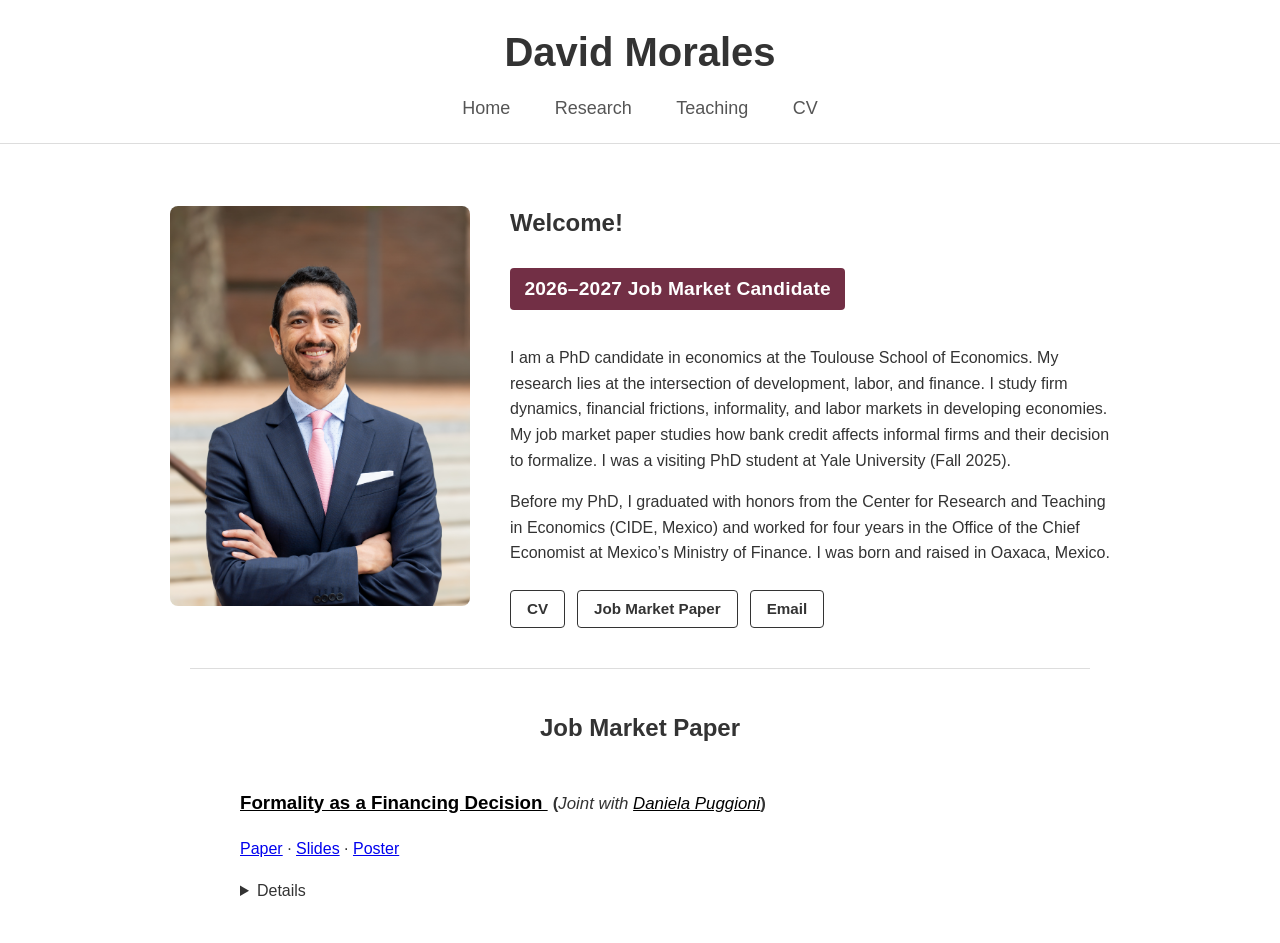
==== index.html @ 6f1af20b "Enhance Job Market Paper section with new links Added horizontal rule and updated paper links in the" ====
<!DOCTYPE html>
<html lang="en">
<script type="application/ld+json">
{
  "@context": "https://schema.org",
  "@type": "Person",
  "name": "David Morales",
  "jobTitle": "PhD Candidate in Economics",
  "affiliation": {
    "@type": "Organization",
    "name": "Toulouse School of Economics",
    "url": "https://www.tse-fr.eu"
  },
  "url": "https://davidsmorales.github.io",
  "image": "https://davidsmorales.github.io/images/david-morales-job-market-2026.jpg",
  "sameAs": [
    "https://www.tse-fr.eu/people/david-morales-ruiz",
    "https://fr.linkedin.com/in/david-morales-dfmr"
  ]
}
</script>
<head>
  <meta charset="UTF-8">
  <meta name="viewport" content="width=device-width, initial-scale=1.0">
  <meta name="description" content="David Morales — PhD candidate in economics at Toulouse School of Economics. Research on firm dynamics, financial frictions, informality, and labor markets in developing economies.">
  <meta name="author" content="David Morales">
  <meta name="keywords" content="David Morales, Toulouse School of Economics, TSE, economics, PhD, firm dynamics, informality, financial frictions, labor markets, Mexico, job market">
  <meta name="google-site-verification" content="SzQrIPJJ5NCn2jt3jFvt6A9iZfOy9nmBdb0YfWmGrb0" />
  
  <!-- Open Graph (for previews when shared on Twitter/LinkedIn) -->
  <meta property="og:title" content="David Morales — Economics, Toulouse School of Economics">
  <meta property="og:description" content="PhD candidate in economics at TSE. Research on firm dynamics, financial frictions, and informality in developing economies.">
  <meta property="og:image" content="https://davidsmorales.github.io/images/david-morales-job-market-2026.jpg">
  <meta property="og:url" content="https://davidsmorales.github.io">
  <meta property="og:type" content="profile">
  <title>David Morales — Economics, Toulouse School of Economics</title>
  <link rel="stylesheet" href="style.css">
</head>
<script data-goatcounter="https://davidsmorales.goatcounter.com/count"
        async src="//gc.zgo.at/count.js"></script>
<body>
  <header>
    <h1>David Morales</h1>
    <nav>
      <a href="index.html">Home</a>
      <a href="research.html">Research</a>
      <a href="teaching.html">Teaching</a>
      <a href="files/CVDavidMorales.pdf" target="_blank">CV</a>
    </nav>
  </header>

  <section class="intro">
    <img src="images/david-morales-job-market-2026.jpg" alt="David Morales" class="profile-pic">
    <div>
        <h2>Welcome!</h2>
        <p class="job-market-notice">
            2026–2027 Job Market Candidate
        </p>
        <p>
            I am a PhD candidate in economics at the Toulouse School of Economics. My research lies at the intersection of development, labor, and finance. I study firm dynamics, financial frictions, informality, and labor markets in developing economies. My job market paper studies how bank credit affects informal firms and their decision to formalize. I was a visiting PhD student at Yale University (Fall 2025).        </p>
        <p>
            Before my PhD, I graduated with honors from the Center for Research and Teaching in Economics (CIDE, Mexico) and worked for four years in the Office of the Chief Economist at Mexico’s Ministry of Finance. I was born and raised in Oaxaca, Mexico.        </p>
       <div class="hero-actions">
          <a href="files/CVDavidMorales.pdf"
             target="_blank"
             rel="noopener"
             class="hero-button">
              CV
          </a>
      
          <a href="files/Formality_as_a_Financing_Decision.pdf"
             target="_blank"
             rel="noopener"
             class="hero-button">
              Job Market Paper
          </a>
         
          <a href="#"
             id="reveal-email"
             class="hero-button">
              Email
          </a>
      </div>
    </div>
  </section>

  <hr style="border: 0; border-top: 1px solid #ddd; max-width: 900px; margin: 30px auto;">

  <section class="papers">
  <h1 class="research-title">Job Market Paper</h1>

  <div class="paper">
    <h3>
      <a href="files/Formality_as_a_Financing_Decision.pdf" target="_blank" class="paper-title">
        Formality as a Financing Decision
      </a>
      <span class="coauthors">
        (<em>Joint with <a href="https://danielapuggioni.weebly.com/" target="_blank" class="coauthor">Daniela Puggioni</a></em>)
      </span>
    </h3>
    </span>
    </h3>
    <p>
      <a href="files/Formality_as_a_Financing_Decision.pdf" target="_blank" rel="noopener">Paper</a> &middot;
      <a href="files/Slides_Formality_as_a_Financing_Decision.pdf" target="_blank" rel="noopener">Slides</a> &middot;
      <a href="files/Poster_JMP.pdf" target="_blank" rel="noopener">Poster</a>
    </p>
    <details class="abstract">    
    <details class="abstract">
      <summary>Abstract</summary>
      <p>
        Can bank loans make informal firms formalize? We match the universe of bank loans, the social security records, and the economic censuses in Mexico to track formality, loans, and firm transitions from 2005 to 2025. Three facts emerge. Three quarters of firms with a bank loan are informal; informal firms pay higher rates, provide more collateral on collateralized loans, and obtain smaller loans; and firms move between formality and informality in both directions. We develop a model in which firms that need a loan and are at the margin between being formal and being informal change their status when the relative terms or availability of loans change. Leveraging bank credit supply shocks, we find that a ten percent credit supply expansion widens the financial advantage of formal firms and, as the model predicts, raises the number of firms that formalize by 850 (0.5 percent) and lowers the number of firms that become informal by 600 (0.4 percent) per five-year window in our sample markets. We demonstrate that bank loans affect not only formal firms but also informal ones, and are a lever for formalization.
      </p>
    </details>
  </div>
  </section>

<script>
  function makeReveal(id, address) {
    document.getElementById(id).addEventListener("click", function(event) {
      event.preventDefault();
      this.textContent = address;
      this.setAttribute("href", "mailto:" + address);
      this.style.fontWeight = "normal";
      this.style.textDecoration = "none";
    });
  }
  makeReveal("reveal-email", "david.morales@tse-fr.eu");
  makeReveal("reveal-personal-email", "david.morales.dfmr@gmail.com");
</script>


</body>
</html>
---- style.css ----
body {
  font-family: Arial, sans-serif;
  margin: 0;
  padding: 0;
  line-height: 1.6;
  color: #333;
}

header {
  text-align: center;
  padding: 20px 0;
  border-bottom: 1px solid #ddd;
}

header h1 {
  margin: 0;
  font-size: 2.5em;
}

nav {
  margin-top: 10px;
}

nav a {
  margin: 0 20px;
  text-decoration: none;
  font-size: 18px;
  color: #555;
}

nav a:hover {
  color: #000;
}

.intro {
  display: flex;
  justify-content: center;
  align-items: center;
  margin: 40px;
}

.intro img {
  max-width: 350px;
  border-radius: 8px;
  margin-right: 40px;
}

.intro div {
  max-width: 600px;
}

.papers {
  max-width: 800px;
  margin: 0 auto 40px;
  padding: 0 20px;
}

.papers h2 {
  margin-top: 40px;
  border-bottom: 1px solid #ddd;
  padding-bottom: 10px;
}

h1.research-title {
  text-align: center;
  font-size: 1.5em;
  font-weight: bold;
  margin-top: 40px;
  margin-bottom: 40px;
}

.contact-info {
  background: none;
  padding: 0;
  margin: 20px 0;
  font-size: 1rem;
  color: #333;
}

.contact-info a {
  font-weight: bold !important;       
  text-decoration: underline !important; 
  color: inherit !important;          
  cursor: pointer;
}

h3 small {
  font-weight: normal;
  font-size: 0.9em; /* slightly smaller */
}

.paper-title {
  font-weight: bold;
  text-decoration: underline !important;
  color: black !important; /* force black */
}

.coauthors {
  font-size: 0.9em;
  margin-left: 5px;
}

.coauthors em {
  font-style: italic;
  font-weight: normal;
}

.coauthor {
  font-weight: bold;
  text-decoration: underline !important;
  color: black !important; /* force black */
}

.coauthors a {
  color: black;
  font-weight: normal;
  text-decoration: none;
}

.coauthors a:hover {
  text-decoration: underline;
}

.intro a:not(#reveal-email):not(#reveal-personal-email):not(.hero-button) {
  color: black !important;
  font-weight: normal !important;
  text-decoration: underline !important;
}

.intro a:not(#reveal-email):not(#reveal-personal-email):not(.hero-button):hover {
    text-decoration: underline !important;
}

.abstract {
  margin-top: 2px; /* reduce space above Abstract button */
}

.abstract p {
  text-align: justify;
  margin-top: 5px; /* keeps small gap between Abstract button and text */
}

.teaching {
  max-width: 800px;
  margin: 0 auto 40px;
  padding: 0 20px;
}

.teaching h2 {
  margin-top: 40px;
  border-bottom: 1px solid #ddd;
  padding-bottom: 10px;
}

.teaching-table {
  width: 100%;
  border-collapse: collapse;
  margin-top: 20px;
}

.teaching-table td {
  padding: 12px 24px 12px 0;
  vertical-align: top;
}

.teaching-table .course {
  font-weight: bold;
  color: #000;
}

.teaching-table .level,
.teaching-table .years {
  color: #333;
}

@media (max-width: 768px) {
  /* tighter header */
  header h1 {
    font-size: 1.8em;
  }

  nav a {
    margin: 0 10px;
    font-size: 16px;
    display: inline-block;
    margin-bottom: 6px;
  }

  /* stack the photo + text vertically */
  .intro {
    flex-direction: column;
    text-align: center;
    margin: 20px;
  }

  .intro img {
    max-width: 220px;
    margin: 0 0 20px 0;
  }

  .intro div {
    max-width: 100%;
  }

  .contact-info {
    text-align: left;
  }

  /* tighter Research / Teaching */
  .papers,
  .teaching {
    padding: 0 15px;
  }

  h1.research-title {
    font-size: 1.3em;
    margin-top: 25px;
    margin-bottom: 25px;
  }

  .papers h2,
  .teaching h2 {
    font-size: 1.2em;
    margin-top: 25px;
  }

  .paper-title {
    font-size: 1em;
  }

  /* keep tables from overflowing */
  .teaching-table td {
    padding: 8px 10px 8px 0;
    font-size: 0.95em;
  }

  /* prevent long coauthor strings from breaking layout */
  .coauthors {
    display: block;
    margin-left: 0;
    margin-top: 4px;
  }
}

.job-market-notice {
    display: inline-block;
    padding: 0.55rem 0.9rem;
    margin: 0.4rem 0 1.2rem;

    color: #ffffff;
    background-color: #722f45;

    font-size: 1.2em;
    font-weight: 800;
    line-height: 1.25;
    letter-spacing: 0.01em;

    border-radius: 4px;
}

.hero-actions {
    display: flex;
    flex-wrap: wrap;
    gap: 12px;
    margin-top: 24px;
}

.intro .hero-actions a.hero-button {
    display: inline-block;
    padding: 9px 16px;

    color: inherit !important;
    background: transparent;
    border: 1px solid currentColor;
    border-radius: 4px;

    font-size: 0.95rem;
    font-weight: 600 !important;
    line-height: 1.2;
    text-decoration: none !important;
}

.intro .hero-actions a.hero-button:hover {
    color: inherit !important;
    background: #eeeeee;
}

.intro .hero-actions a.hero-button:focus-visible {
    outline: 2px solid currentColor;
    outline-offset: 3px;
}

@media (max-width: 768px) {
    .hero-actions {
        justify-content: center;
    }
}

.intro .profile-pic {
    width: 300px;
    height: 400px;
    max-width: none;

    object-fit: cover;
    object-position: center 45%;

    flex-shrink: 0;
    margin-right: 40px;
    border-radius: 8px;
}

@media (max-width: 768px) {
    .intro .profile-pic {
        width: 220px;
        height: 290px;
        margin: 0 0 20px;
        object-position: center 45%;
    }
}
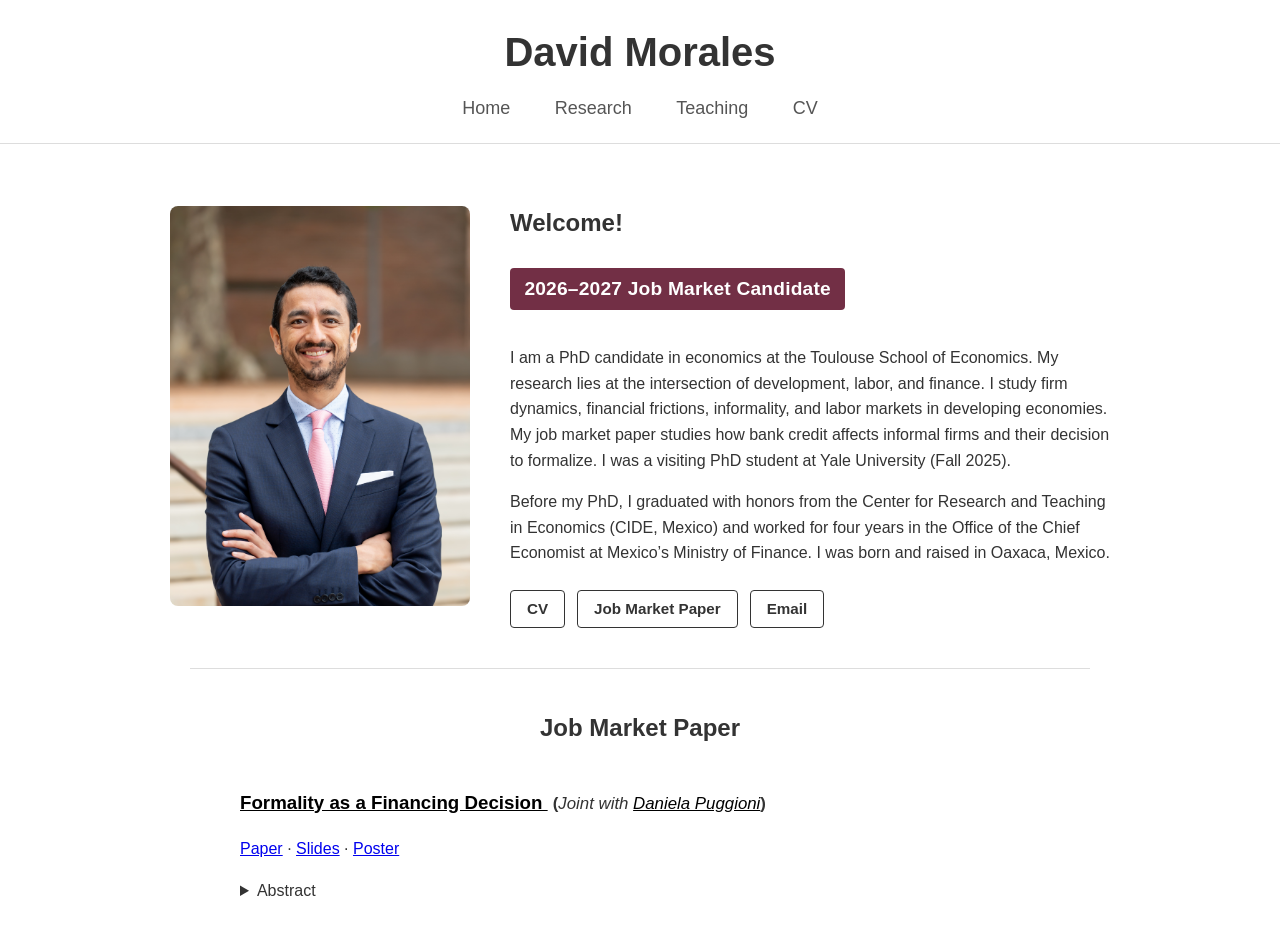
==== commit 73949249: "Fix HTML formatting for abstract section" ====
--- a/index.html
+++ b/index.html
@@ -104,8 +104,7 @@
       <a href="files/Formality_as_a_Financing_Decision.pdf" target="_blank" rel="noopener">Paper</a> &middot;
       <a href="files/Slides_Formality_as_a_Financing_Decision.pdf" target="_blank" rel="noopener">Slides</a> &middot;
       <a href="files/Poster_JMP.pdf" target="_blank" rel="noopener">Poster</a>
-    </p>
-    <details class="abstract">    
+    </p>  
     <details class="abstract">
       <summary>Abstract</summary>
       <p>
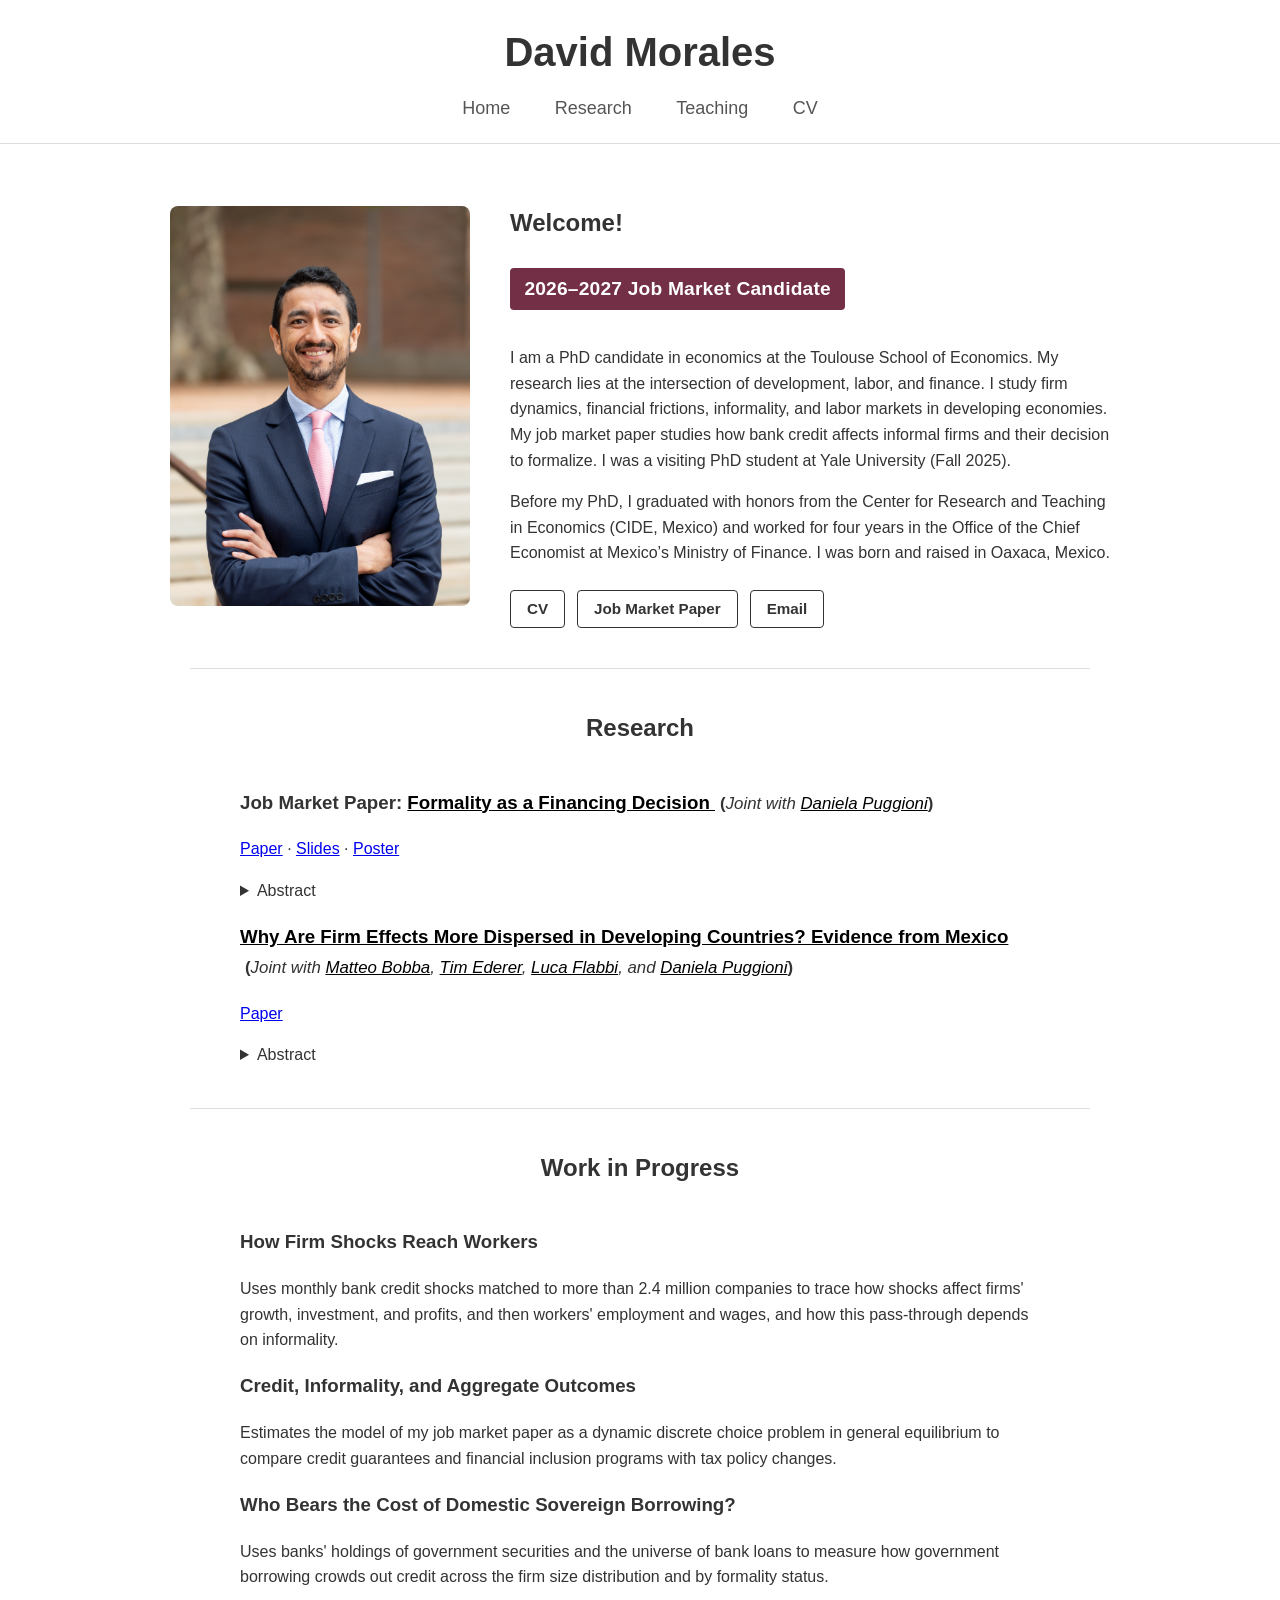
==== commit 89f34c08: "Update research title and add new paper details" ====
--- a/index.html
+++ b/index.html
@@ -87,10 +87,11 @@
   <hr style="border: 0; border-top: 1px solid #ddd; max-width: 900px; margin: 30px auto;">
 
   <section class="papers">
-  <h1 class="research-title">Job Market Paper</h1>
+  <h1 class="research-title">Research</h1>
 
   <div class="paper">
     <h3>
+      <span class="jmp-label">Job Market Paper:</span>
       <a href="files/Formality_as_a_Financing_Decision.pdf" target="_blank" class="paper-title">
         Formality as a Financing Decision
       </a>
@@ -98,19 +99,75 @@
         (<em>Joint with <a href="https://danielapuggioni.weebly.com/" target="_blank" class="coauthor">Daniela Puggioni</a></em>)
       </span>
     </h3>
-    </span>
-    </h3>
     <p>
       <a href="files/Formality_as_a_Financing_Decision.pdf" target="_blank" rel="noopener">Paper</a> &middot;
       <a href="files/Slides_Formality_as_a_Financing_Decision.pdf" target="_blank" rel="noopener">Slides</a> &middot;
       <a href="files/Poster_JMP.pdf" target="_blank" rel="noopener">Poster</a>
-    </p>  
+    </p>
     <details class="abstract">
       <summary>Abstract</summary>
       <p>
         Can bank loans make informal firms formalize? We match the universe of bank loans, the social security records, and the economic censuses in Mexico to track formality, loans, and firm transitions from 2005 to 2025. Three facts emerge. Three quarters of firms with a bank loan are informal; informal firms pay higher rates, provide more collateral on collateralized loans, and obtain smaller loans; and firms move between formality and informality in both directions. We develop a model in which firms that need a loan and are at the margin between being formal and being informal change their status when the relative terms or availability of loans change. Leveraging bank credit supply shocks, we find that a ten percent credit supply expansion widens the financial advantage of formal firms and, as the model predicts, raises the number of firms that formalize by 850 (0.5 percent) and lowers the number of firms that become informal by 600 (0.4 percent) per five-year window in our sample markets. We demonstrate that bank loans affect not only formal firms but also informal ones, and are a lever for formalization.
       </p>
+      <div class="paper-figures">
+        <figure class="narrow">
+          <figcaption>Credit to formal and informal borrowers after a bank credit supply shock</figcaption>
+          <img src="images/credit.png" alt="Event study: effect of the bank credit supply shock on credit to formal and informal borrowers" loading="lazy">
+        </figure>
+        <img src="images/transitions.png" alt="Five-year effects of a 10 percent credit expansion on firm entry, exit, and formality transitions" loading="lazy">
+      </div>
     </details>
+  </div>
+
+  <div class="paper">
+    <h3>
+      <a href="files/Why_Are_Firm_Effects_More_Dispersed_in_Developing_Countries__Evidence_from_Mexico.pdf" target="_blank" class="paper-title">
+        Why Are Firm Effects More Dispersed in Developing Countries? Evidence from Mexico
+      </a>
+      <span class="coauthors">
+        (<em>Joint with <a href="https://matteobobba.github.io/" target="_blank" class="coauthor">Matteo Bobba</a>, <a href="https://sites.google.com/view/tim-ederer" target="_blank" class="coauthor">Tim Ederer</a>, <a href="https://sites.google.com/site/lucaflabbi/" target="_blank" class="coauthor">Luca Flabbi</a>, and <a href="https://danielapuggioni.weebly.com/" target="_blank" class="coauthor">Daniela Puggioni</a></em>)
+      </span>
+    </h3>
+    <p>
+      <a href="files/Why_Are_Firm_Effects_More_Dispersed_in_Developing_Countries__Evidence_from_Mexico.pdf" target="_blank" rel="noopener">Paper</a>
+    </p>
+    <details class="abstract">
+      <summary>Abstract</summary>
+      <p>
+        A large literature that decomposes wage inequality into worker and firm components finds that firm effects explain a larger share of wage dispersion in developing countries than in advanced economies. This paper argues that the informal sector explains it. Using the economic census and matched employer-employee data from Mexico's manufacturing sector, we estimate AKM two-way fixed effects models and show that labor markets with more informality have firm effects that are more dispersed, explain a larger share of wage variance, and are lower on average. This evidence motivates a labor market model with imperfect competition, compensating differentials, and informality. This framework allows us to decompose the estimated AKM firm effects into productivity pass-through, amenities, and market power. The estimation is ongoing and will allow us to quantify how much of the dispersion in firm effects reflects informality.
+      </p>
+      <div class="paper-figures two-col">
+        <img src="images/firm_fe_var.png" alt="Variance of firm effects by quintile of informality, AKM and KSS estimates" loading="lazy">
+        <img src="images/var_decomp.png" alt="Variance decomposition of log wages by worker informality share" loading="lazy">
+      </div>
+    </details>
+  </div>
+  </section>
+
+  <hr style="border: 0; border-top: 1px solid #ddd; max-width: 900px; margin: 30px auto;">
+
+  <section class="papers">
+  <h1 class="research-title">Work in Progress</h1>
+
+  <div class="paper">
+    <h3 class="wip-title">How Firm Shocks Reach Workers</h3>
+    <p class="wip-description">
+      Uses monthly bank credit shocks matched to more than 2.4 million companies to trace how shocks affect firms' growth, investment, and profits, and then workers' employment and wages, and how this pass-through depends on informality.
+    </p>
+  </div>
+
+  <div class="paper">
+    <h3 class="wip-title">Credit, Informality, and Aggregate Outcomes</h3>
+    <p class="wip-description">
+      Estimates the model of my job market paper as a dynamic discrete choice problem in general equilibrium to compare credit guarantees and financial inclusion programs with tax policy changes.
+    </p>
+  </div>
+
+  <div class="paper">
+    <h3 class="wip-title">Who Bears the Cost of Domestic Sovereign Borrowing?</h3>
+    <p class="wip-description">
+      Uses banks' holdings of government securities and the universe of bank loans to measure how government borrowing crowds out credit across the firm size distribution and by formality status.
+    </p>
   </div>
   </section>
 
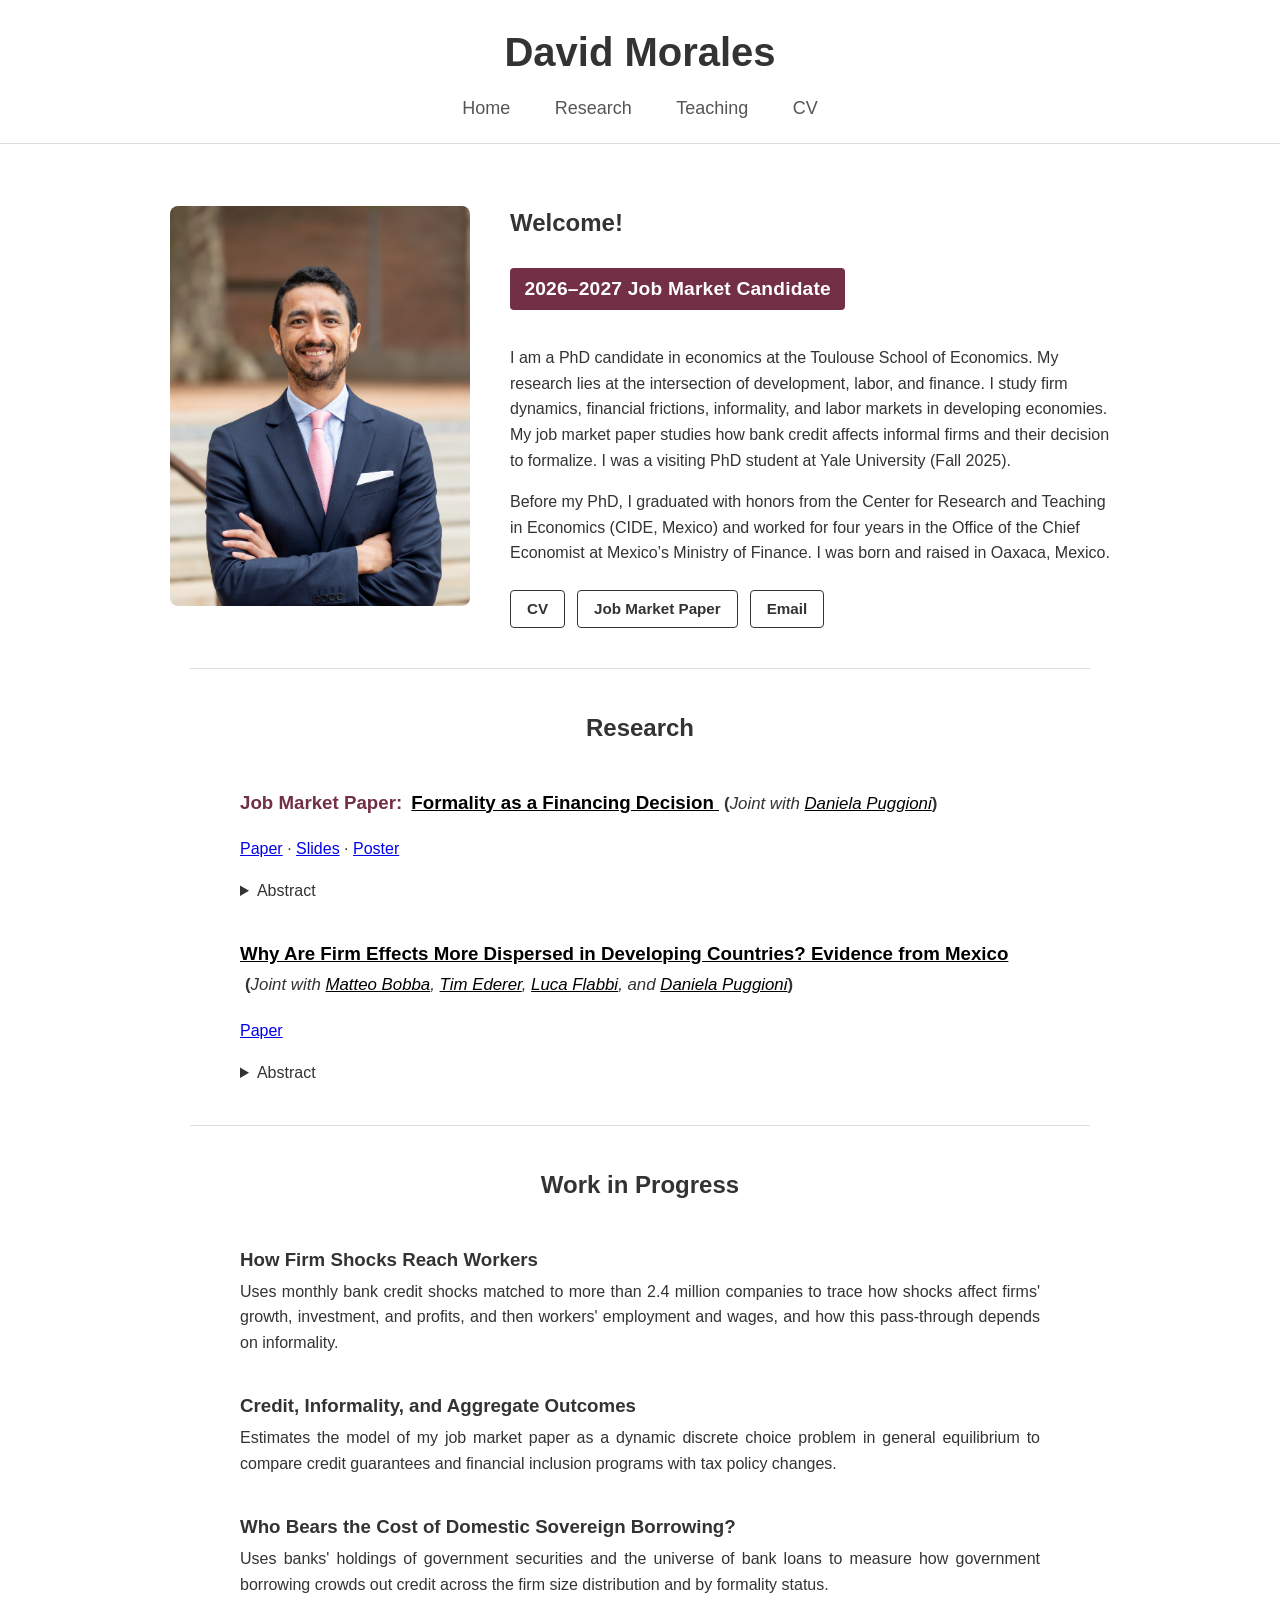
==== commit d9efb6f8: "Add version query parameter to stylesheet link" ====
--- a/index.html
+++ b/index.html
@@ -34,7 +34,7 @@
   <meta property="og:url" content="https://davidsmorales.github.io">
   <meta property="og:type" content="profile">
   <title>David Morales — Economics, Toulouse School of Economics</title>
-  <link rel="stylesheet" href="style.css">
+  <link rel="stylesheet" href="style.css?v=2">
 </head>
 <script data-goatcounter="https://davidsmorales.goatcounter.com/count"
         async src="//gc.zgo.at/count.js"></script>
--- a/style.css
+++ b/style.css
@@ -318,4 +318,69 @@
     }
 }
 
-
+/* ---------- Research section additions ---------- */
+.jmp-label {
+  color: #722f45;
+  font-weight: 800;
+  margin-right: 4px;
+}
+
+.paper {
+  margin-bottom: 36px;
+}
+
+.paper-figures {
+  display: flex;
+  flex-direction: column;
+  gap: 18px;
+  margin: 14px 0 6px;
+}
+
+.paper-figures img {
+  width: 100%;
+  height: auto;
+  display: block;
+}
+
+.paper-figures figure {
+  margin: 0;
+}
+
+.paper-figures figure.narrow {
+  max-width: 620px;
+  margin: 0 auto;
+  width: 100%;
+}
+
+.paper-figures figcaption {
+  text-align: center;
+  font-size: 1.05em;
+  margin-bottom: 6px;
+}
+
+.paper-figures.two-col {
+  flex-direction: row;
+  align-items: flex-start;
+}
+
+.paper-figures.two-col img {
+  width: calc(50% - 9px);
+}
+
+.wip-title {
+  margin-bottom: 4px;
+}
+
+.wip-description {
+  margin-top: 0;
+  text-align: justify;
+}
+
+@media (max-width: 768px) {
+  .paper-figures.two-col {
+    flex-direction: column;
+  }
+  .paper-figures.two-col img {
+    width: 100%;
+  }
+}
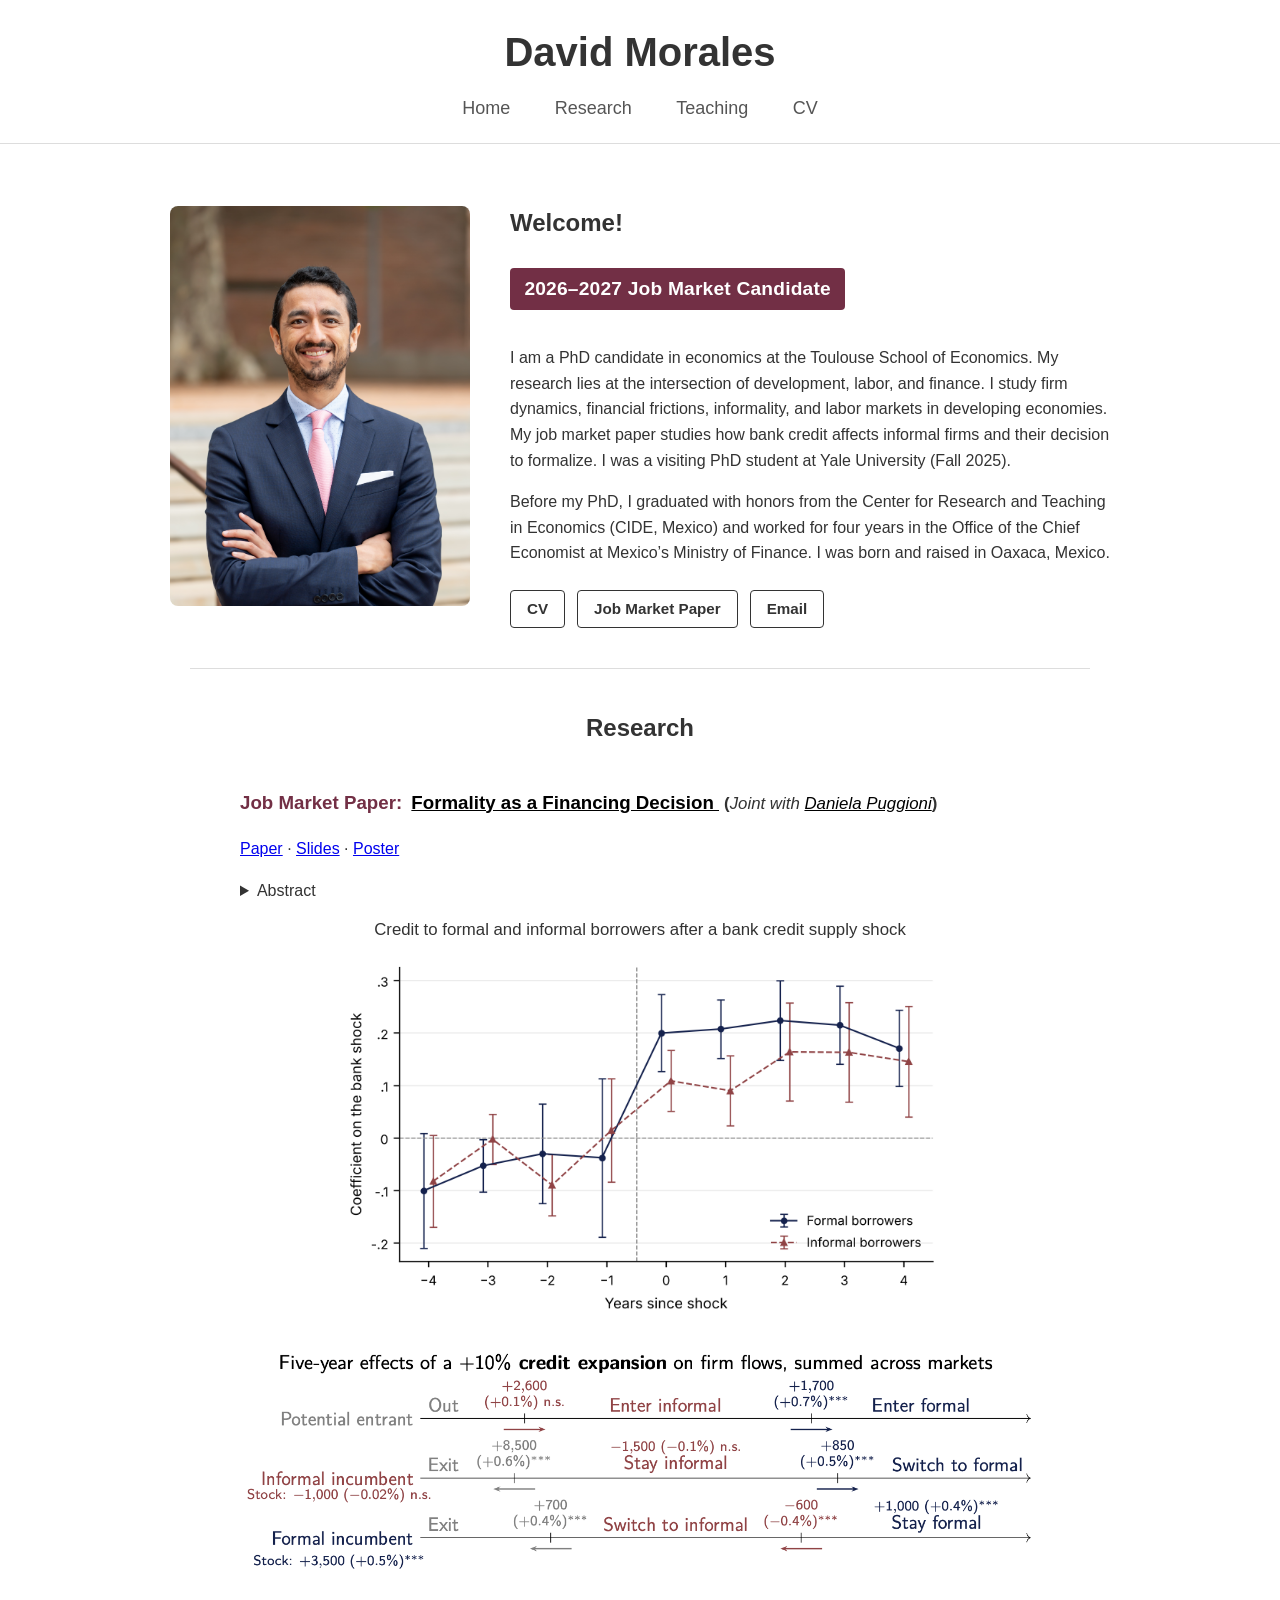
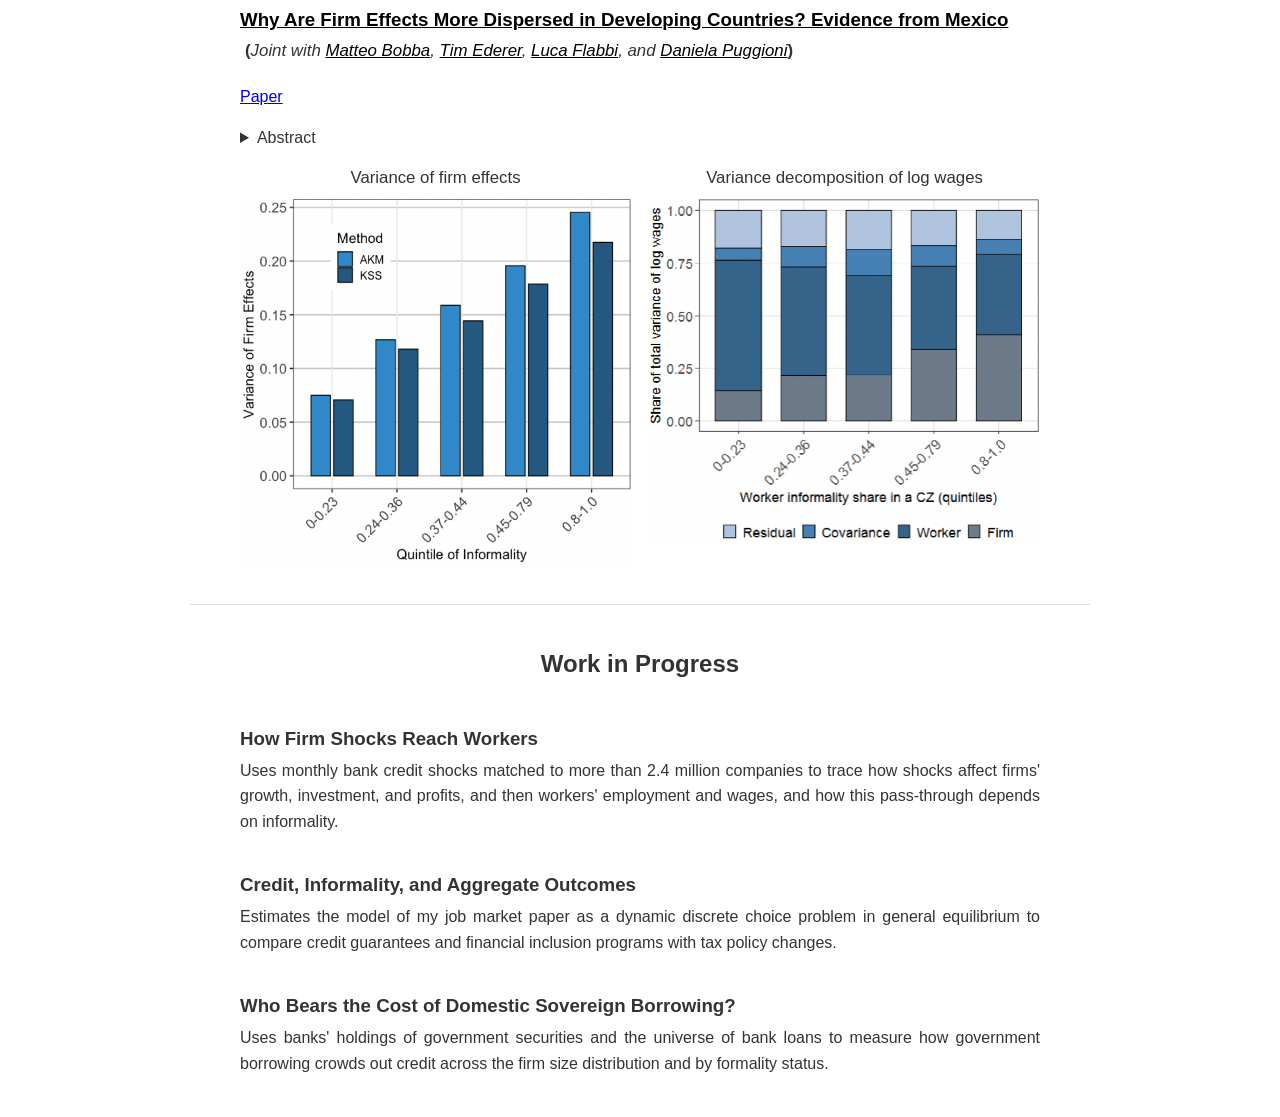
==== commit ff1e865a: "Update stylesheet version and modify figure sections" ====
--- a/index.html
+++ b/index.html
@@ -34,7 +34,7 @@
   <meta property="og:url" content="https://davidsmorales.github.io">
   <meta property="og:type" content="profile">
   <title>David Morales — Economics, Toulouse School of Economics</title>
-  <link rel="stylesheet" href="style.css?v=2">
+  <link rel="stylesheet" href="style.css?v=3">
 </head>
 <script data-goatcounter="https://davidsmorales.goatcounter.com/count"
         async src="//gc.zgo.at/count.js"></script>
@@ -109,14 +109,14 @@
       <p>
         Can bank loans make informal firms formalize? We match the universe of bank loans, the social security records, and the economic censuses in Mexico to track formality, loans, and firm transitions from 2005 to 2025. Three facts emerge. Three quarters of firms with a bank loan are informal; informal firms pay higher rates, provide more collateral on collateralized loans, and obtain smaller loans; and firms move between formality and informality in both directions. We develop a model in which firms that need a loan and are at the margin between being formal and being informal change their status when the relative terms or availability of loans change. Leveraging bank credit supply shocks, we find that a ten percent credit supply expansion widens the financial advantage of formal firms and, as the model predicts, raises the number of firms that formalize by 850 (0.5 percent) and lowers the number of firms that become informal by 600 (0.4 percent) per five-year window in our sample markets. We demonstrate that bank loans affect not only formal firms but also informal ones, and are a lever for formalization.
       </p>
-      <div class="paper-figures">
-        <figure class="narrow">
-          <figcaption>Credit to formal and informal borrowers after a bank credit supply shock</figcaption>
-          <img src="images/credit.png" alt="Event study: effect of the bank credit supply shock on credit to formal and informal borrowers" loading="lazy">
-        </figure>
-        <img src="images/transitions.png" alt="Five-year effects of a 10 percent credit expansion on firm entry, exit, and formality transitions" loading="lazy">
-      </div>
     </details>
+    <div class="paper-figures">
+      <figure class="narrow">
+        <figcaption>Credit to formal and informal borrowers after a bank credit supply shock</figcaption>
+        <img src="images/credit.png" alt="Event study: effect of the bank credit supply shock on credit to formal and informal borrowers" loading="lazy">
+      </figure>
+      <img src="images/transitions.png" alt="Five-year effects of a 10 percent credit expansion on firm entry, exit, and formality transitions" loading="lazy">
+    </div>
   </div>
 
   <div class="paper">
@@ -136,11 +136,17 @@
       <p>
         A large literature that decomposes wage inequality into worker and firm components finds that firm effects explain a larger share of wage dispersion in developing countries than in advanced economies. This paper argues that the informal sector explains it. Using the economic census and matched employer-employee data from Mexico's manufacturing sector, we estimate AKM two-way fixed effects models and show that labor markets with more informality have firm effects that are more dispersed, explain a larger share of wage variance, and are lower on average. This evidence motivates a labor market model with imperfect competition, compensating differentials, and informality. This framework allows us to decompose the estimated AKM firm effects into productivity pass-through, amenities, and market power. The estimation is ongoing and will allow us to quantify how much of the dispersion in firm effects reflects informality.
       </p>
-      <div class="paper-figures two-col">
+    </details>
+    <div class="paper-figures two-col">
+      <figure>
+        <figcaption>Variance of firm effects</figcaption>
         <img src="images/firm_fe_var.png" alt="Variance of firm effects by quintile of informality, AKM and KSS estimates" loading="lazy">
+      </figure>
+      <figure>
+        <figcaption>Variance decomposition of log wages</figcaption>
         <img src="images/var_decomp.png" alt="Variance decomposition of log wages by worker informality share" loading="lazy">
-      </div>
-    </details>
+      </figure>
+    </div>
   </div>
   </section>
 
@@ -173,7 +179,9 @@
 
 <script>
   function makeReveal(id, address) {
-    document.getElementById(id).addEventListener("click", function(event) {
+    const el = document.getElementById(id);
+    if (!el) return;
+    el.addEventListener("click", function(event) {
       event.preventDefault();
       this.textContent = address;
       this.setAttribute("href", "mailto:" + address);
--- a/style.css
+++ b/style.css
@@ -363,7 +363,7 @@
   align-items: flex-start;
 }
 
-.paper-figures.two-col img {
+.paper-figures.two-col figure {
   width: calc(50% - 9px);
 }
 
@@ -380,7 +380,7 @@
   .paper-figures.two-col {
     flex-direction: column;
   }
-  .paper-figures.two-col img {
+  .paper-figures.two-col figure {
     width: 100%;
   }
 }
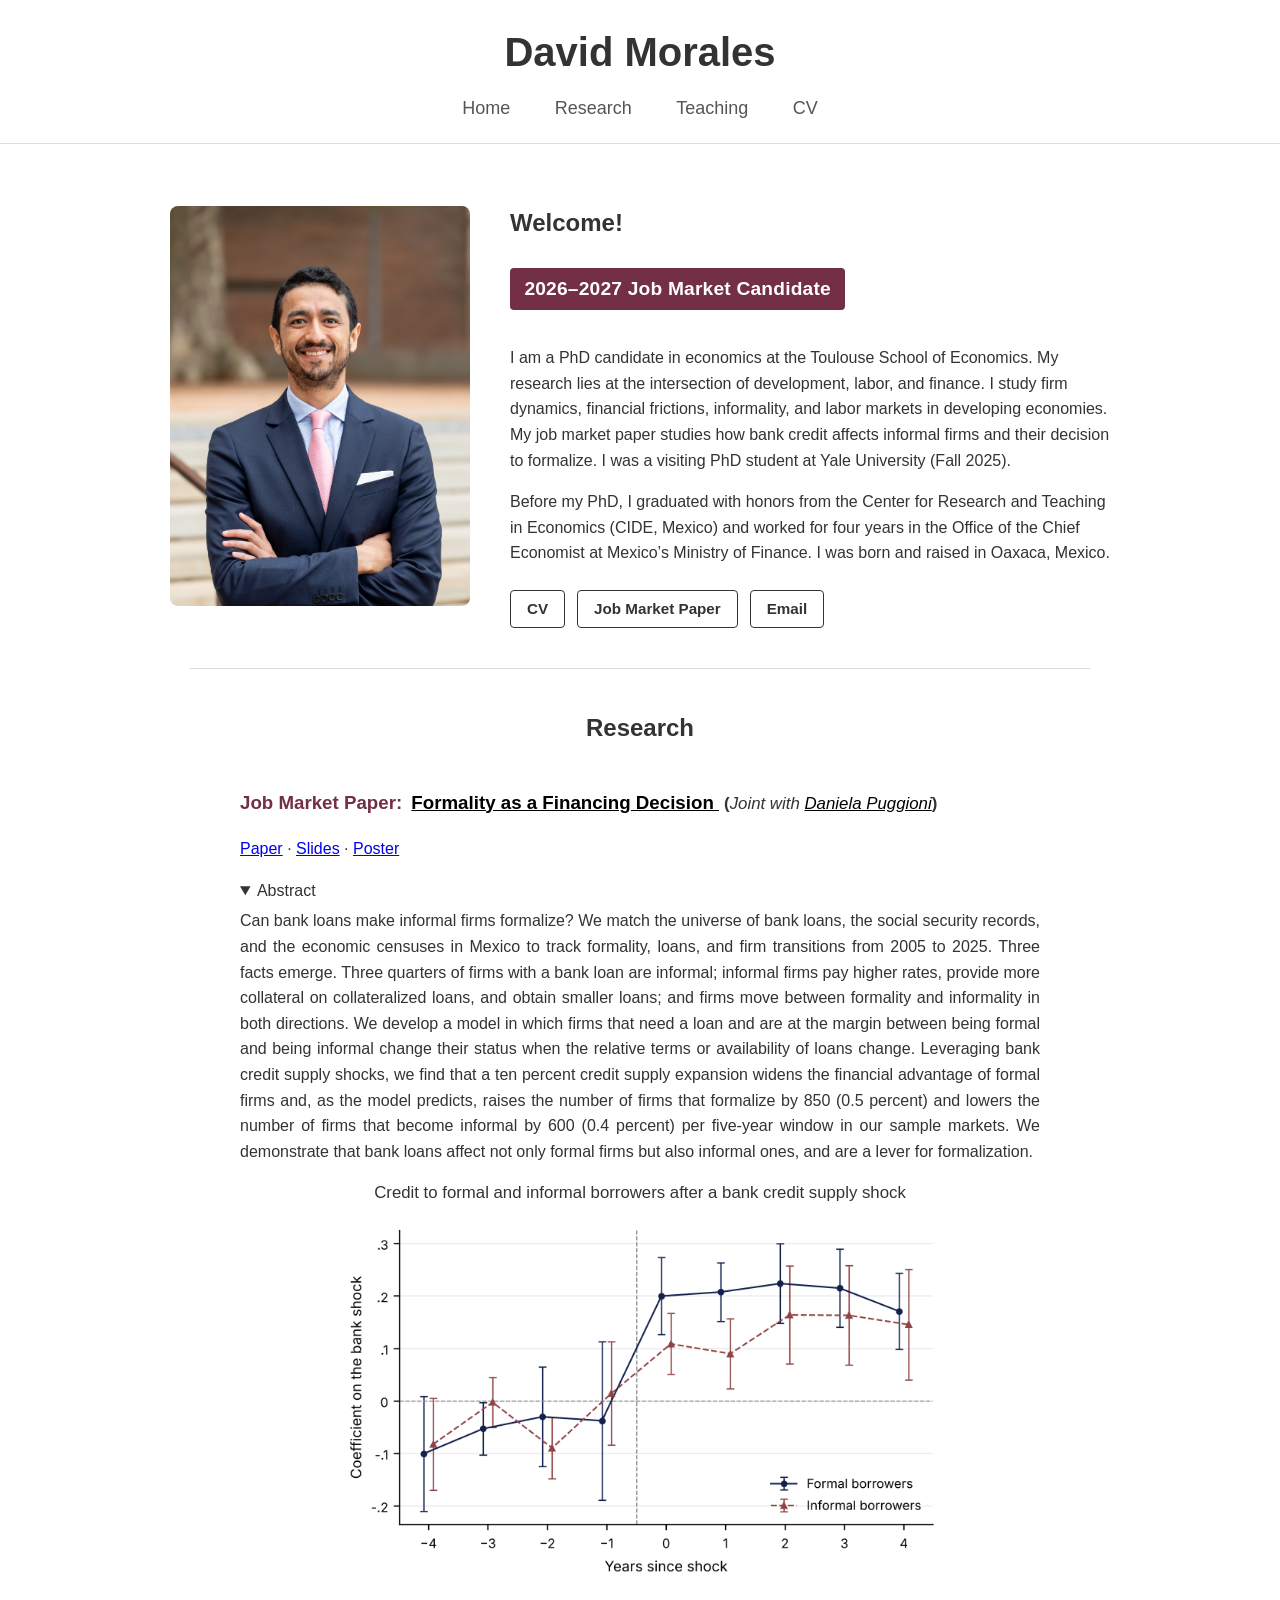
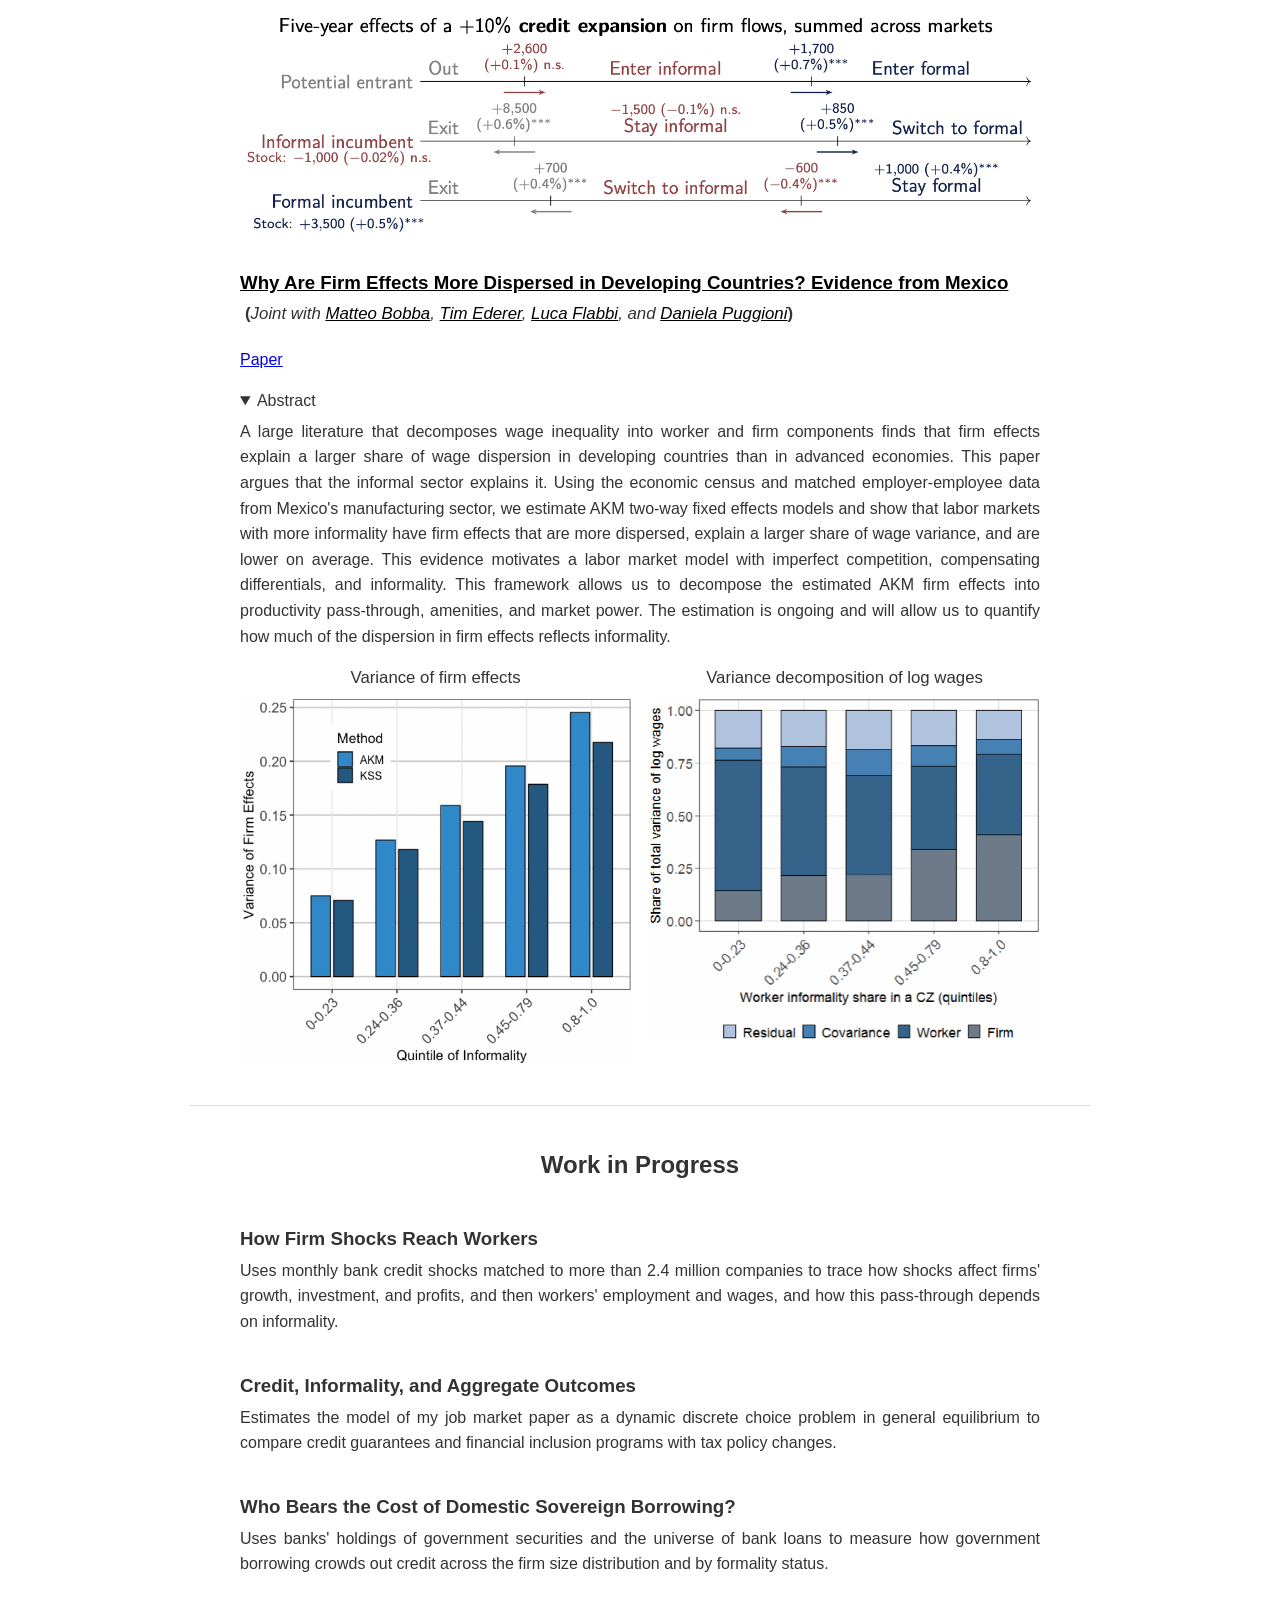
==== commit a4474bd5: "Open details sections for abstracts in index.html" ====
--- a/index.html
+++ b/index.html
@@ -104,7 +104,7 @@
       <a href="files/Slides_Formality_as_a_Financing_Decision.pdf" target="_blank" rel="noopener">Slides</a> &middot;
       <a href="files/Poster_JMP.pdf" target="_blank" rel="noopener">Poster</a>
     </p>
-    <details class="abstract">
+    <details class="abstract" open>
       <summary>Abstract</summary>
       <p>
         Can bank loans make informal firms formalize? We match the universe of bank loans, the social security records, and the economic censuses in Mexico to track formality, loans, and firm transitions from 2005 to 2025. Three facts emerge. Three quarters of firms with a bank loan are informal; informal firms pay higher rates, provide more collateral on collateralized loans, and obtain smaller loans; and firms move between formality and informality in both directions. We develop a model in which firms that need a loan and are at the margin between being formal and being informal change their status when the relative terms or availability of loans change. Leveraging bank credit supply shocks, we find that a ten percent credit supply expansion widens the financial advantage of formal firms and, as the model predicts, raises the number of firms that formalize by 850 (0.5 percent) and lowers the number of firms that become informal by 600 (0.4 percent) per five-year window in our sample markets. We demonstrate that bank loans affect not only formal firms but also informal ones, and are a lever for formalization.
@@ -131,7 +131,7 @@
     <p>
       <a href="files/Why_Are_Firm_Effects_More_Dispersed_in_Developing_Countries__Evidence_from_Mexico.pdf" target="_blank" rel="noopener">Paper</a>
     </p>
-    <details class="abstract">
+    <details class="abstract" open>
       <summary>Abstract</summary>
       <p>
         A large literature that decomposes wage inequality into worker and firm components finds that firm effects explain a larger share of wage dispersion in developing countries than in advanced economies. This paper argues that the informal sector explains it. Using the economic census and matched employer-employee data from Mexico's manufacturing sector, we estimate AKM two-way fixed effects models and show that labor markets with more informality have firm effects that are more dispersed, explain a larger share of wage variance, and are lower on average. This evidence motivates a labor market model with imperfect competition, compensating differentials, and informality. This framework allows us to decompose the estimated AKM firm effects into productivity pass-through, amenities, and market power. The estimation is ongoing and will allow us to quantify how much of the dispersion in firm effects reflects informality.
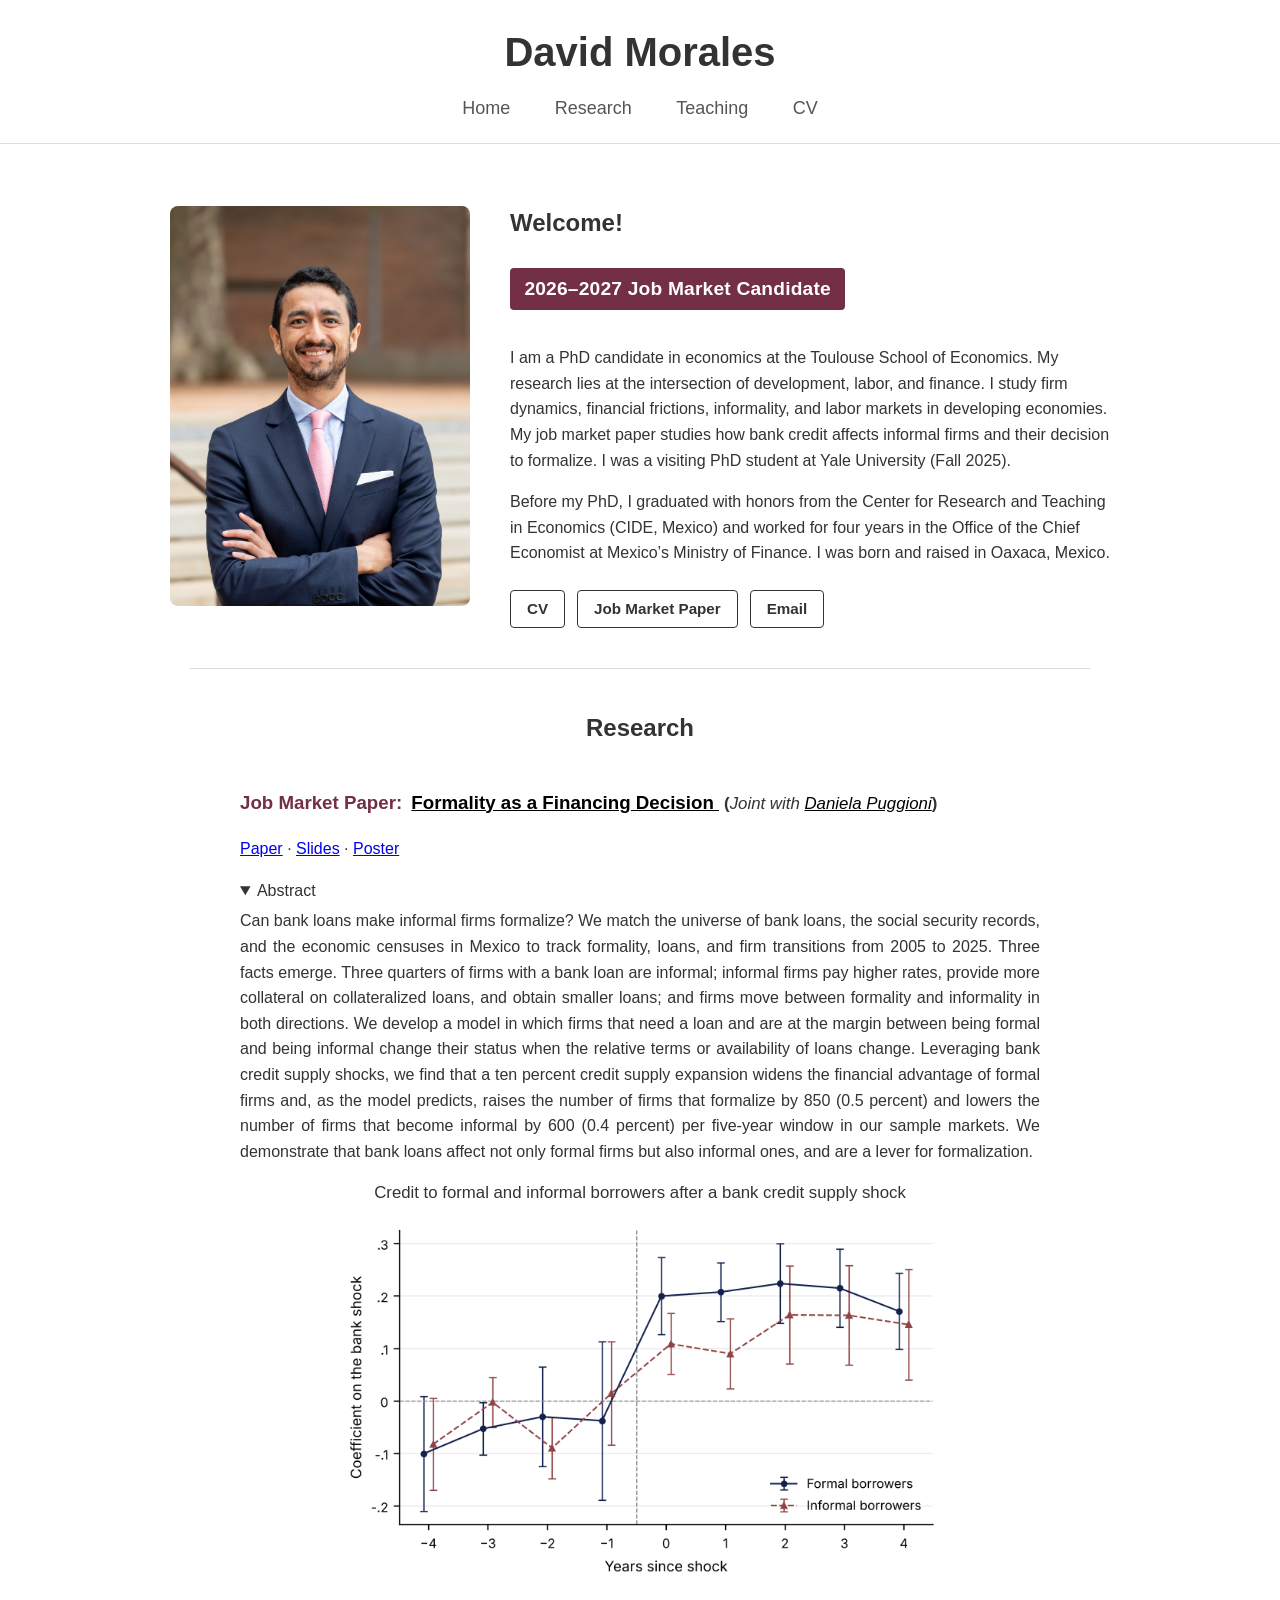
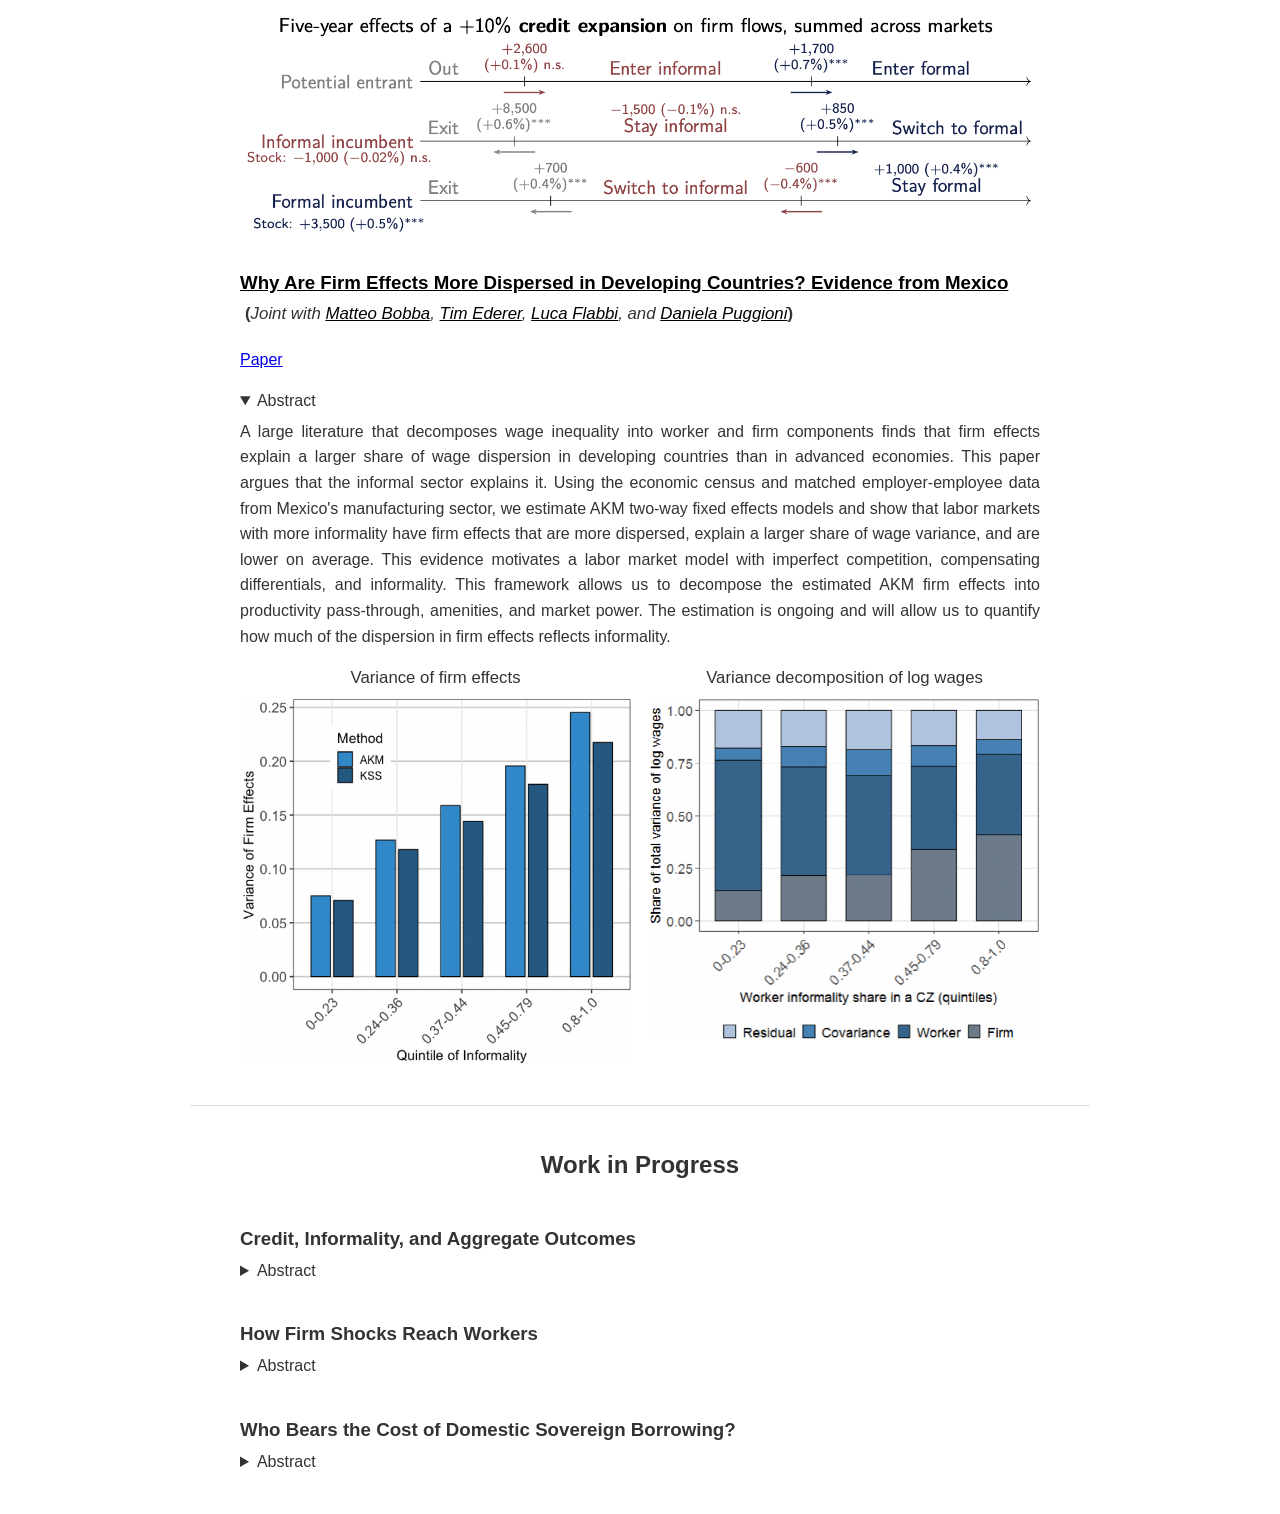
==== commit ba2205f2: "Revise research papers section with new abstracts Updated research papers section with new titles an" ====
--- a/index.html
+++ b/index.html
@@ -156,24 +156,33 @@
   <h1 class="research-title">Work in Progress</h1>
 
   <div class="paper">
+    <h3 class="wip-title">Credit, Informality, and Aggregate Outcomes</h3>
+    <details class="abstract">
+      <summary>Abstract</summary>
+      <p>
+        This project extends my job market paper. First, I extend the model to a general equilibrium framework in which firms compete in the labor market. Second, I estimate it as a dynamic discrete choice problem in which firms choose between exit, formality, and informality. The estimation will allow me to evaluate counterfactual policies such as credit guarantees or financial inclusion programs and compare their effects with those of tax policy changes on formality, output, and productivity.
+      </p>
+    </details>
+  </div>
+
+  <div class="paper">
     <h3 class="wip-title">How Firm Shocks Reach Workers</h3>
-    <p class="wip-description">
-      Uses monthly bank credit shocks matched to more than 2.4 million companies to trace how shocks affect firms' growth, investment, and profits, and then workers' employment and wages, and how this pass-through depends on informality.
-    </p>
-  </div>
-
-  <div class="paper">
-    <h3 class="wip-title">Credit, Informality, and Aggregate Outcomes</h3>
-    <p class="wip-description">
-      Estimates the model of my job market paper as a dynamic discrete choice problem in general equilibrium to compare credit guarantees and financial inclusion programs with tax policy changes.
-    </p>
+    <details class="abstract">
+      <summary>Abstract</summary>
+      <p>
+        This work studies the pass-through of firm shocks to wages and employment and its interaction with informality. I rely on the credit shocks as in my job market paper, but at monthly frequency, and I include only loans used for productive purposes such as capital investment, excluding all other types of loans. To analyze the effects of these shocks at the firm level, not at the market level, I match the financial shocks with a pool of more than 2.4 million companies. The estimation measures how much of the credit shock actually translates into a labor productivity shock and traces its effects on firms’ growth, capital investment, and profits. Then I estimate the effects of labor productivity changes, instrumented by the credit supply shocks, on labor and wages. Furthermore, I analyze how the pass-through differs by formality and by regional institutional settings like the minimum wage and taxes.
+      </p>
+    </details>
   </div>
 
   <div class="paper">
     <h3 class="wip-title">Who Bears the Cost of Domestic Sovereign Borrowing?</h3>
-    <p class="wip-description">
-      Uses banks' holdings of government securities and the universe of bank loans to measure how government borrowing crowds out credit across the firm size distribution and by formality status.
-    </p>
+    <details class="abstract">
+      <summary>Abstract</summary>
+      <p>
+        The share of government debt held by domestic banks has increased in emerging economies in a context of fiscal pressures such as fuel subsidies, pension systems, and state-owned enterprises’ financial back-up. It is well documented that government borrowing can crowd out financing to the private sector. This work measures the degree of crowding-out and assesses its effects across the firm size distribution and the firms’ formality status. Using banks’ holdings of government securities and the universe of bank loans to enterprises, I compare multi-bank firms connected to banks exposed to different levels of government securities. Furthermore, I explore the feedback effects of the crowding-out, where the government borrows from banks, firms face a credit drought and perform poorly, fiscal revenues fall as a consequence, and the government must borrow even more from banks.
+      </p>
+    </details>
   </div>
   </section>
 
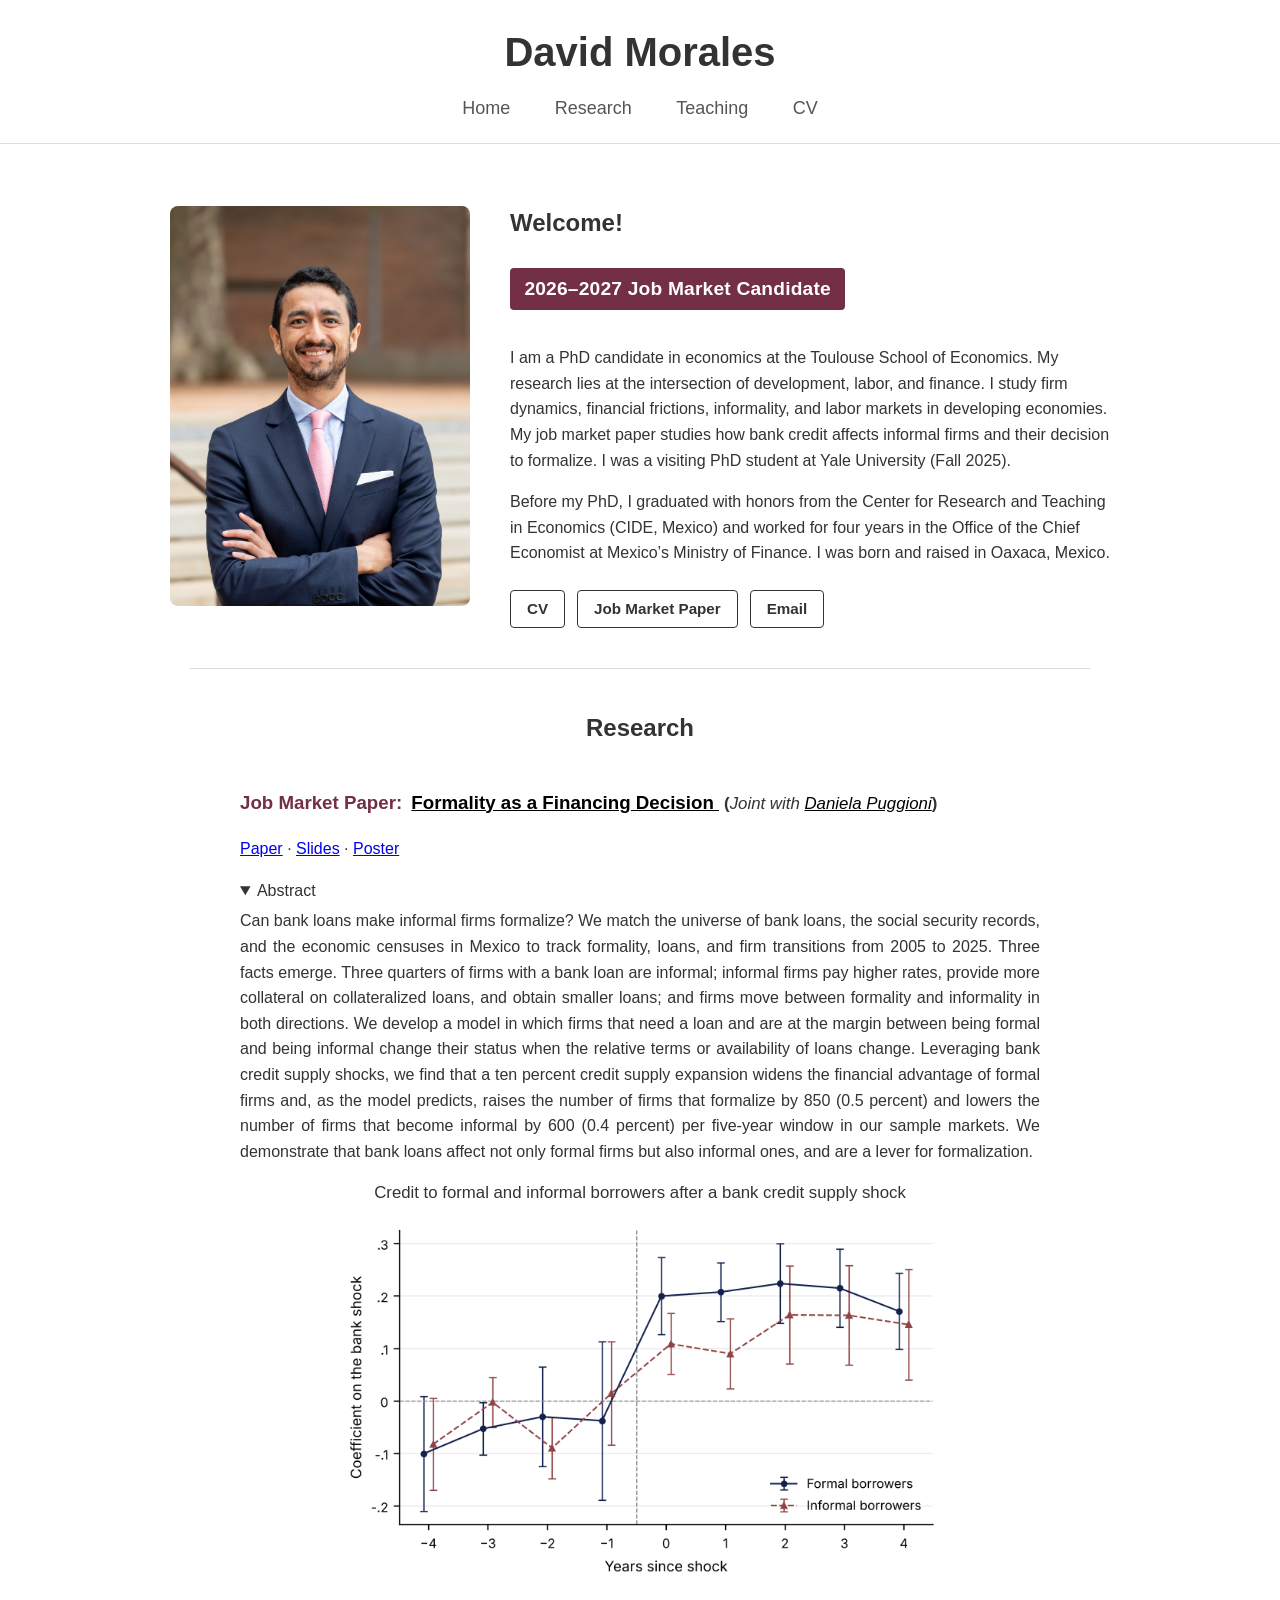
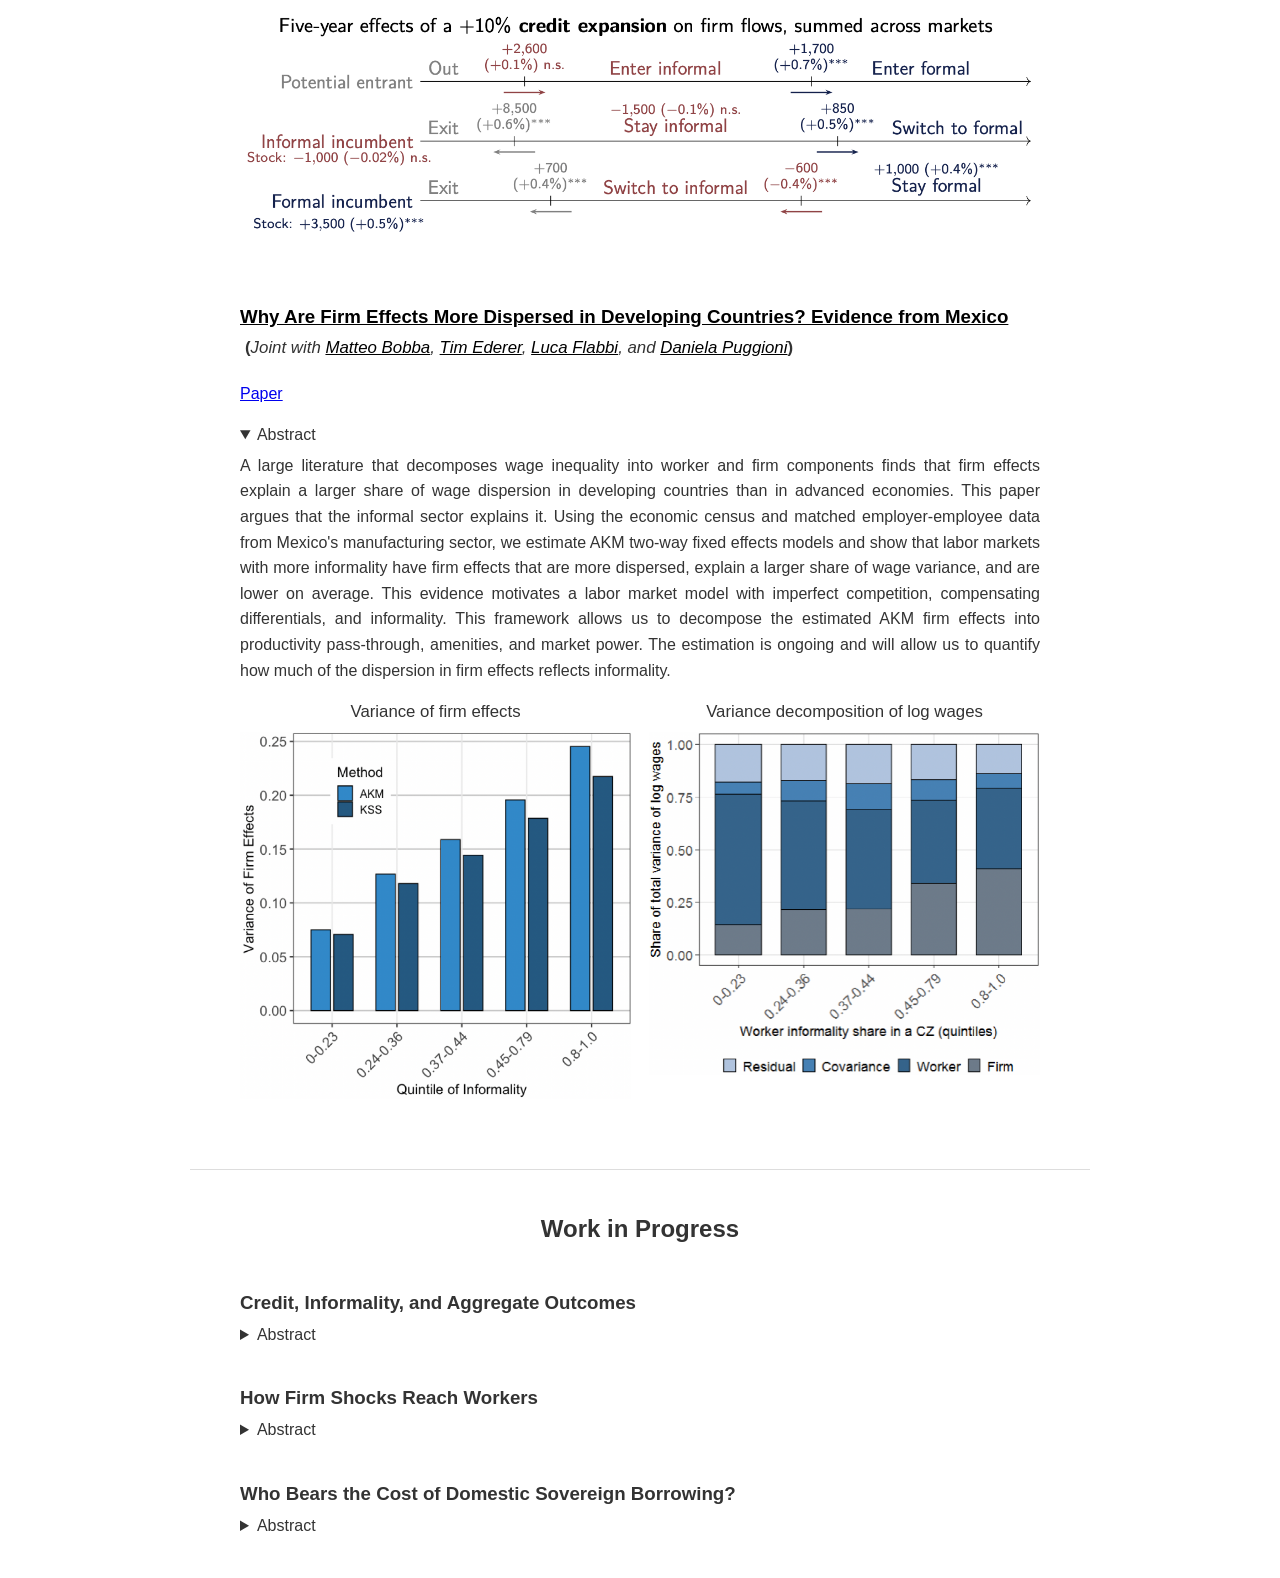
==== commit 1d07a8b3: "Update stylesheet version and modify paper sections" ====
--- a/index.html
+++ b/index.html
@@ -34,7 +34,7 @@
   <meta property="og:url" content="https://davidsmorales.github.io">
   <meta property="og:type" content="profile">
   <title>David Morales — Economics, Toulouse School of Economics</title>
-  <link rel="stylesheet" href="style.css?v=3">
+  <link rel="stylesheet" href="style.css?v=4">
 </head>
 <script data-goatcounter="https://davidsmorales.goatcounter.com/count"
         async src="//gc.zgo.at/count.js"></script>
@@ -89,7 +89,7 @@
   <section class="papers">
   <h1 class="research-title">Research</h1>
 
-  <div class="paper">
+  <div class="paper paper-main">
     <h3>
       <span class="jmp-label">Job Market Paper:</span>
       <a href="files/Formality_as_a_Financing_Decision.pdf" target="_blank" class="paper-title">
@@ -109,17 +109,17 @@
       <p>
         Can bank loans make informal firms formalize? We match the universe of bank loans, the social security records, and the economic censuses in Mexico to track formality, loans, and firm transitions from 2005 to 2025. Three facts emerge. Three quarters of firms with a bank loan are informal; informal firms pay higher rates, provide more collateral on collateralized loans, and obtain smaller loans; and firms move between formality and informality in both directions. We develop a model in which firms that need a loan and are at the margin between being formal and being informal change their status when the relative terms or availability of loans change. Leveraging bank credit supply shocks, we find that a ten percent credit supply expansion widens the financial advantage of formal firms and, as the model predicts, raises the number of firms that formalize by 850 (0.5 percent) and lowers the number of firms that become informal by 600 (0.4 percent) per five-year window in our sample markets. We demonstrate that bank loans affect not only formal firms but also informal ones, and are a lever for formalization.
       </p>
-    </details>
-    <div class="paper-figures">
-      <figure class="narrow">
-        <figcaption>Credit to formal and informal borrowers after a bank credit supply shock</figcaption>
-        <img src="images/credit.png" alt="Event study: effect of the bank credit supply shock on credit to formal and informal borrowers" loading="lazy">
-      </figure>
-      <img src="images/transitions.png" alt="Five-year effects of a 10 percent credit expansion on firm entry, exit, and formality transitions" loading="lazy">
-    </div>
-  </div>
-
-  <div class="paper">
+      <div class="paper-figures">
+        <figure class="narrow">
+          <figcaption>Credit to formal and informal borrowers after a bank credit supply shock</figcaption>
+          <img src="images/credit.png" alt="Event study: effect of the bank credit supply shock on credit to formal and informal borrowers" loading="lazy">
+        </figure>
+        <img src="images/transitions.png" alt="Five-year effects of a 10 percent credit expansion on firm entry, exit, and formality transitions" loading="lazy">
+      </div>
+    </details>
+  </div>
+
+  <div class="paper paper-main">
     <h3>
       <a href="files/Why_Are_Firm_Effects_More_Dispersed_in_Developing_Countries__Evidence_from_Mexico.pdf" target="_blank" class="paper-title">
         Why Are Firm Effects More Dispersed in Developing Countries? Evidence from Mexico
@@ -136,17 +136,17 @@
       <p>
         A large literature that decomposes wage inequality into worker and firm components finds that firm effects explain a larger share of wage dispersion in developing countries than in advanced economies. This paper argues that the informal sector explains it. Using the economic census and matched employer-employee data from Mexico's manufacturing sector, we estimate AKM two-way fixed effects models and show that labor markets with more informality have firm effects that are more dispersed, explain a larger share of wage variance, and are lower on average. This evidence motivates a labor market model with imperfect competition, compensating differentials, and informality. This framework allows us to decompose the estimated AKM firm effects into productivity pass-through, amenities, and market power. The estimation is ongoing and will allow us to quantify how much of the dispersion in firm effects reflects informality.
       </p>
-    </details>
-    <div class="paper-figures two-col">
-      <figure>
-        <figcaption>Variance of firm effects</figcaption>
-        <img src="images/firm_fe_var.png" alt="Variance of firm effects by quintile of informality, AKM and KSS estimates" loading="lazy">
-      </figure>
-      <figure>
-        <figcaption>Variance decomposition of log wages</figcaption>
-        <img src="images/var_decomp.png" alt="Variance decomposition of log wages by worker informality share" loading="lazy">
-      </figure>
-    </div>
+      <div class="paper-figures two-col">
+        <figure>
+          <figcaption>Variance of firm effects</figcaption>
+          <img src="images/firm_fe_var.png" alt="Variance of firm effects by quintile of informality, AKM and KSS estimates" loading="lazy">
+        </figure>
+        <figure>
+          <figcaption>Variance decomposition of log wages</figcaption>
+          <img src="images/var_decomp.png" alt="Variance decomposition of log wages by worker informality share" loading="lazy">
+        </figure>
+      </div>
+    </details>
   </div>
   </section>
 
--- a/style.css
+++ b/style.css
@@ -384,3 +384,7 @@
     width: 100%;
   }
 }
+
+.paper-main {
+  margin-bottom: 70px;
+}
